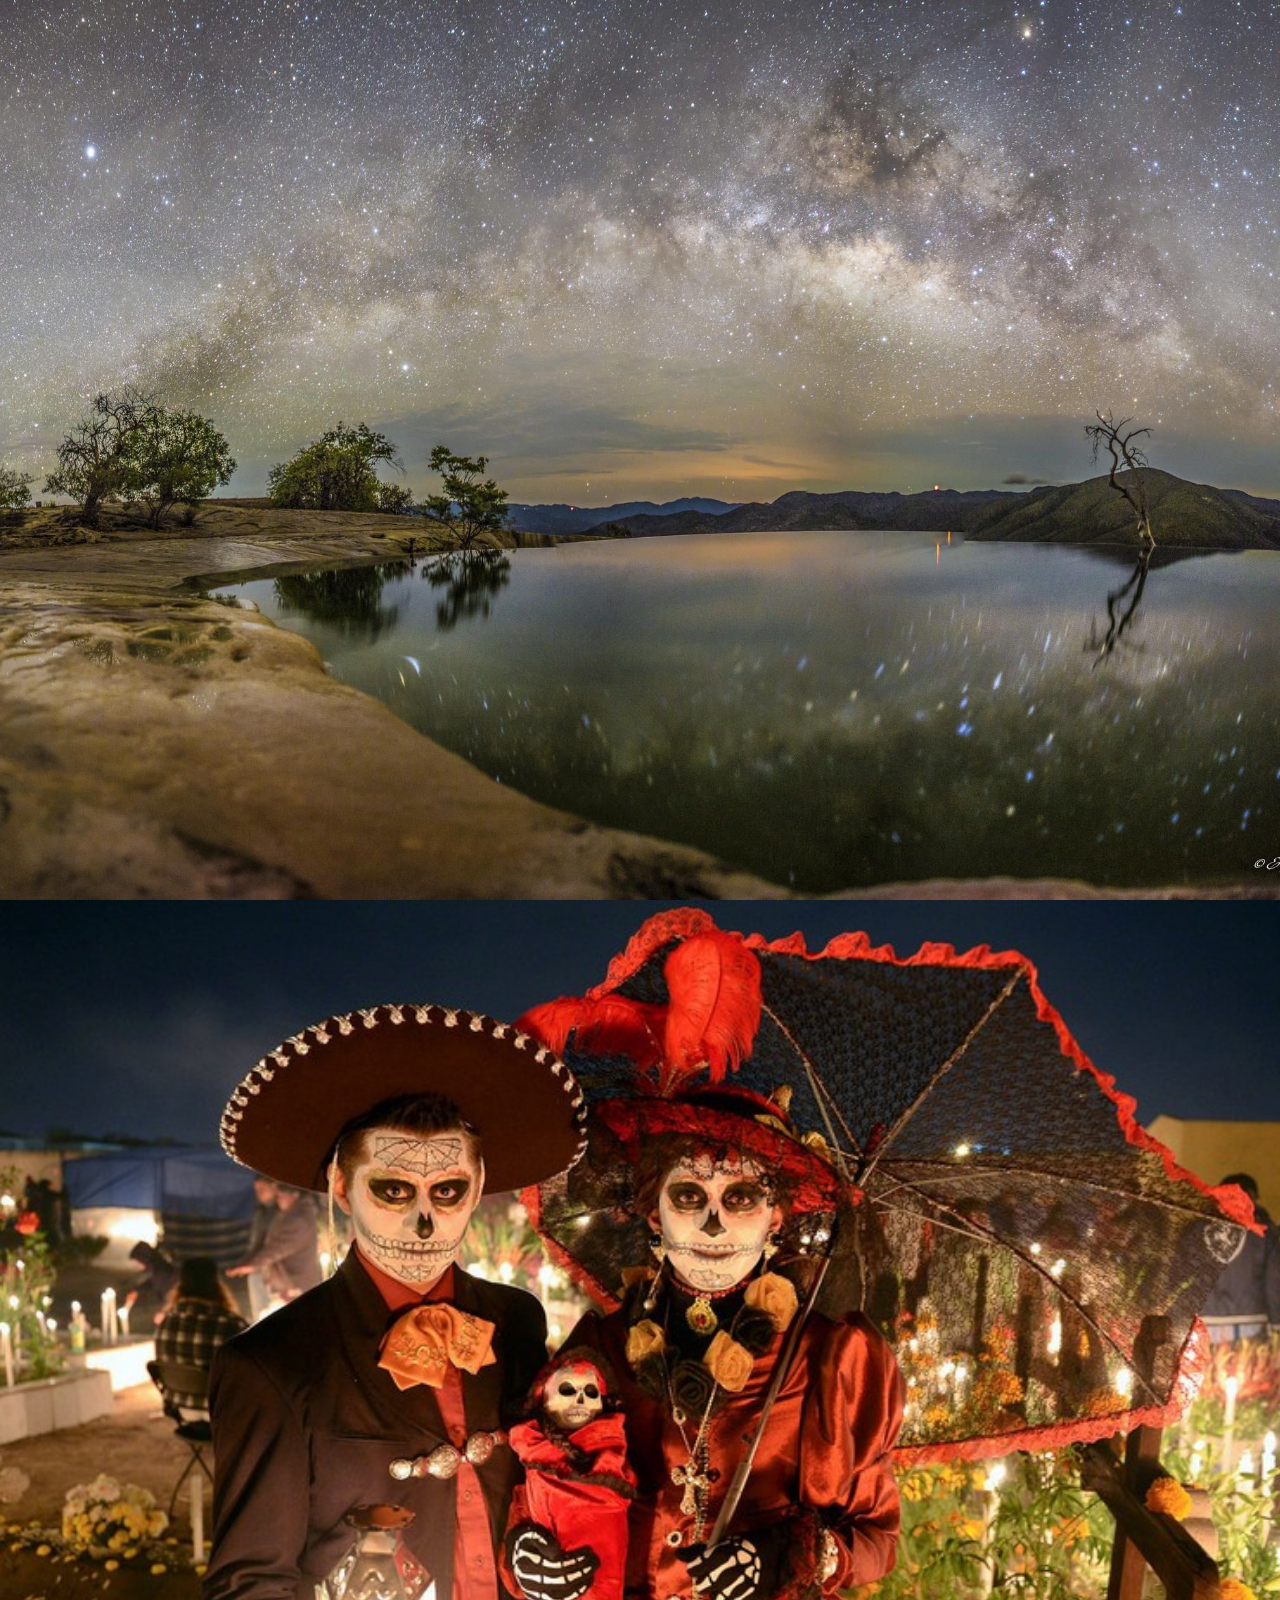
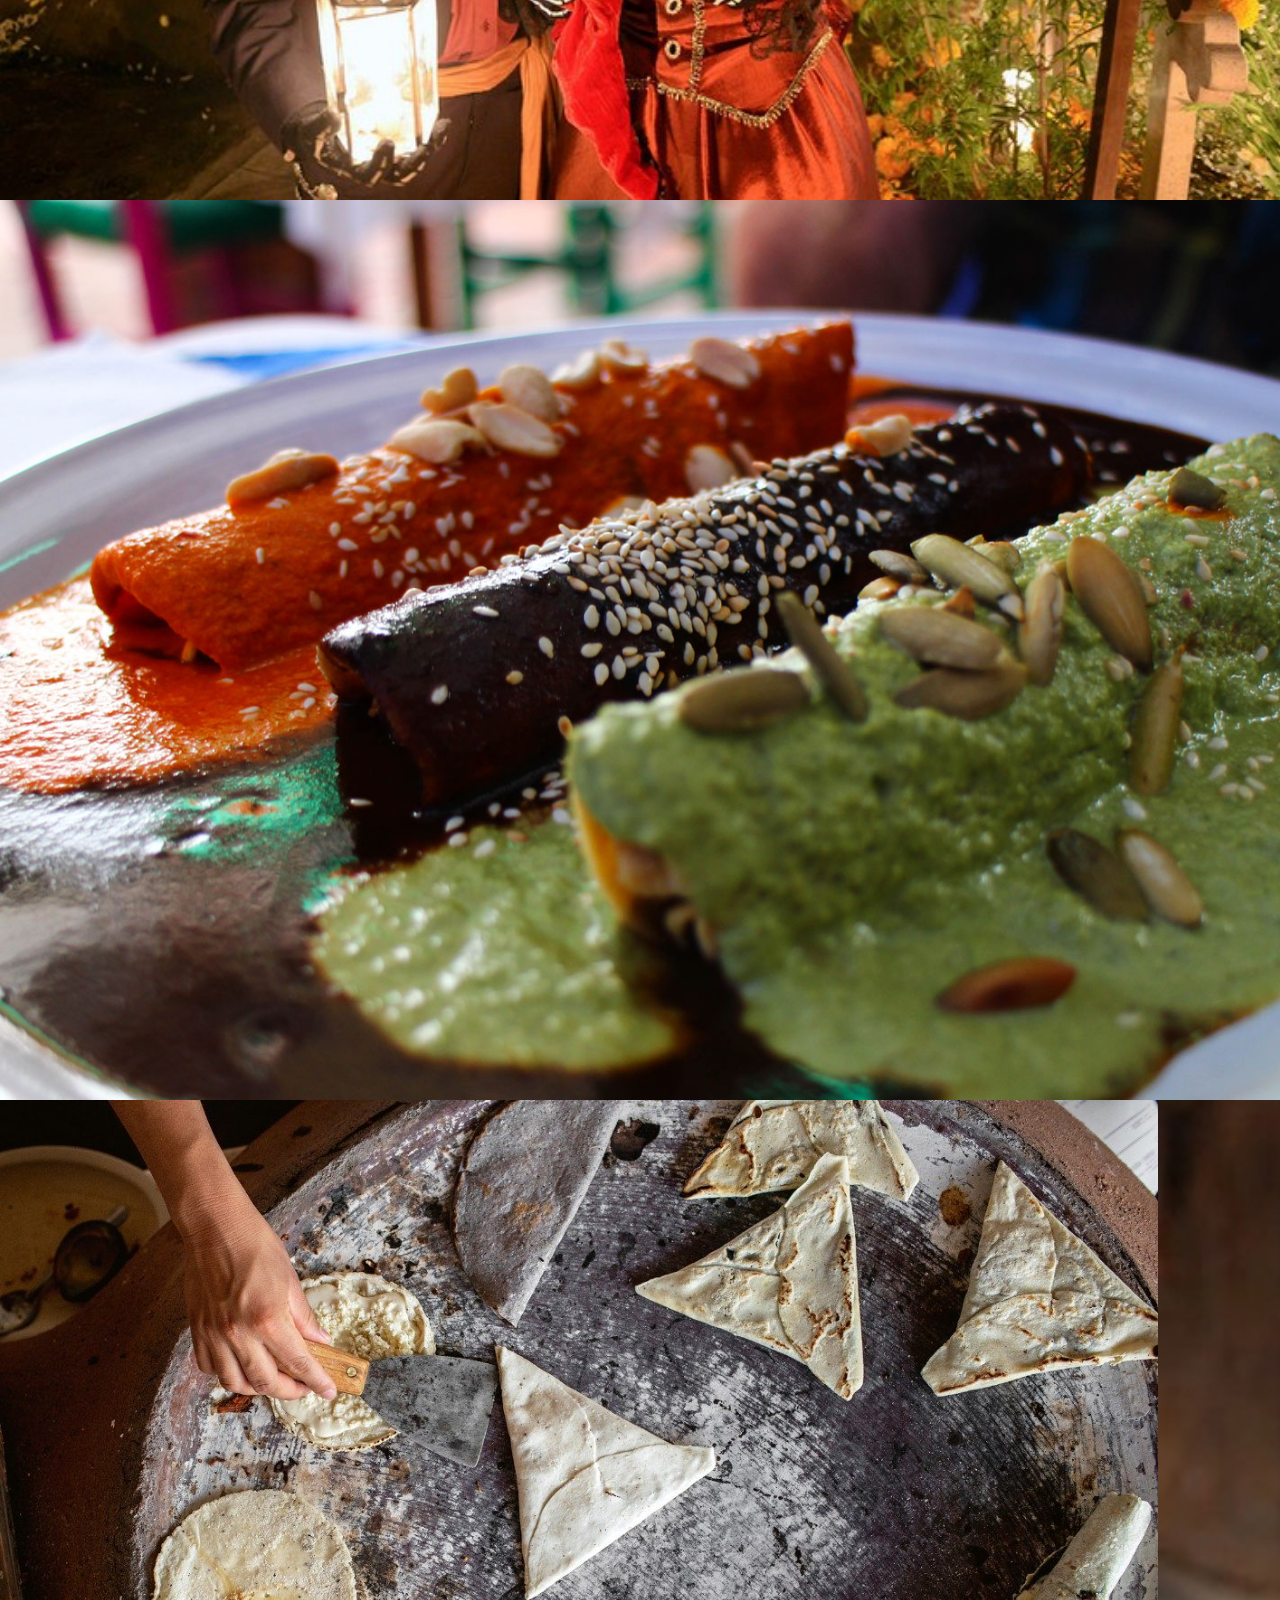
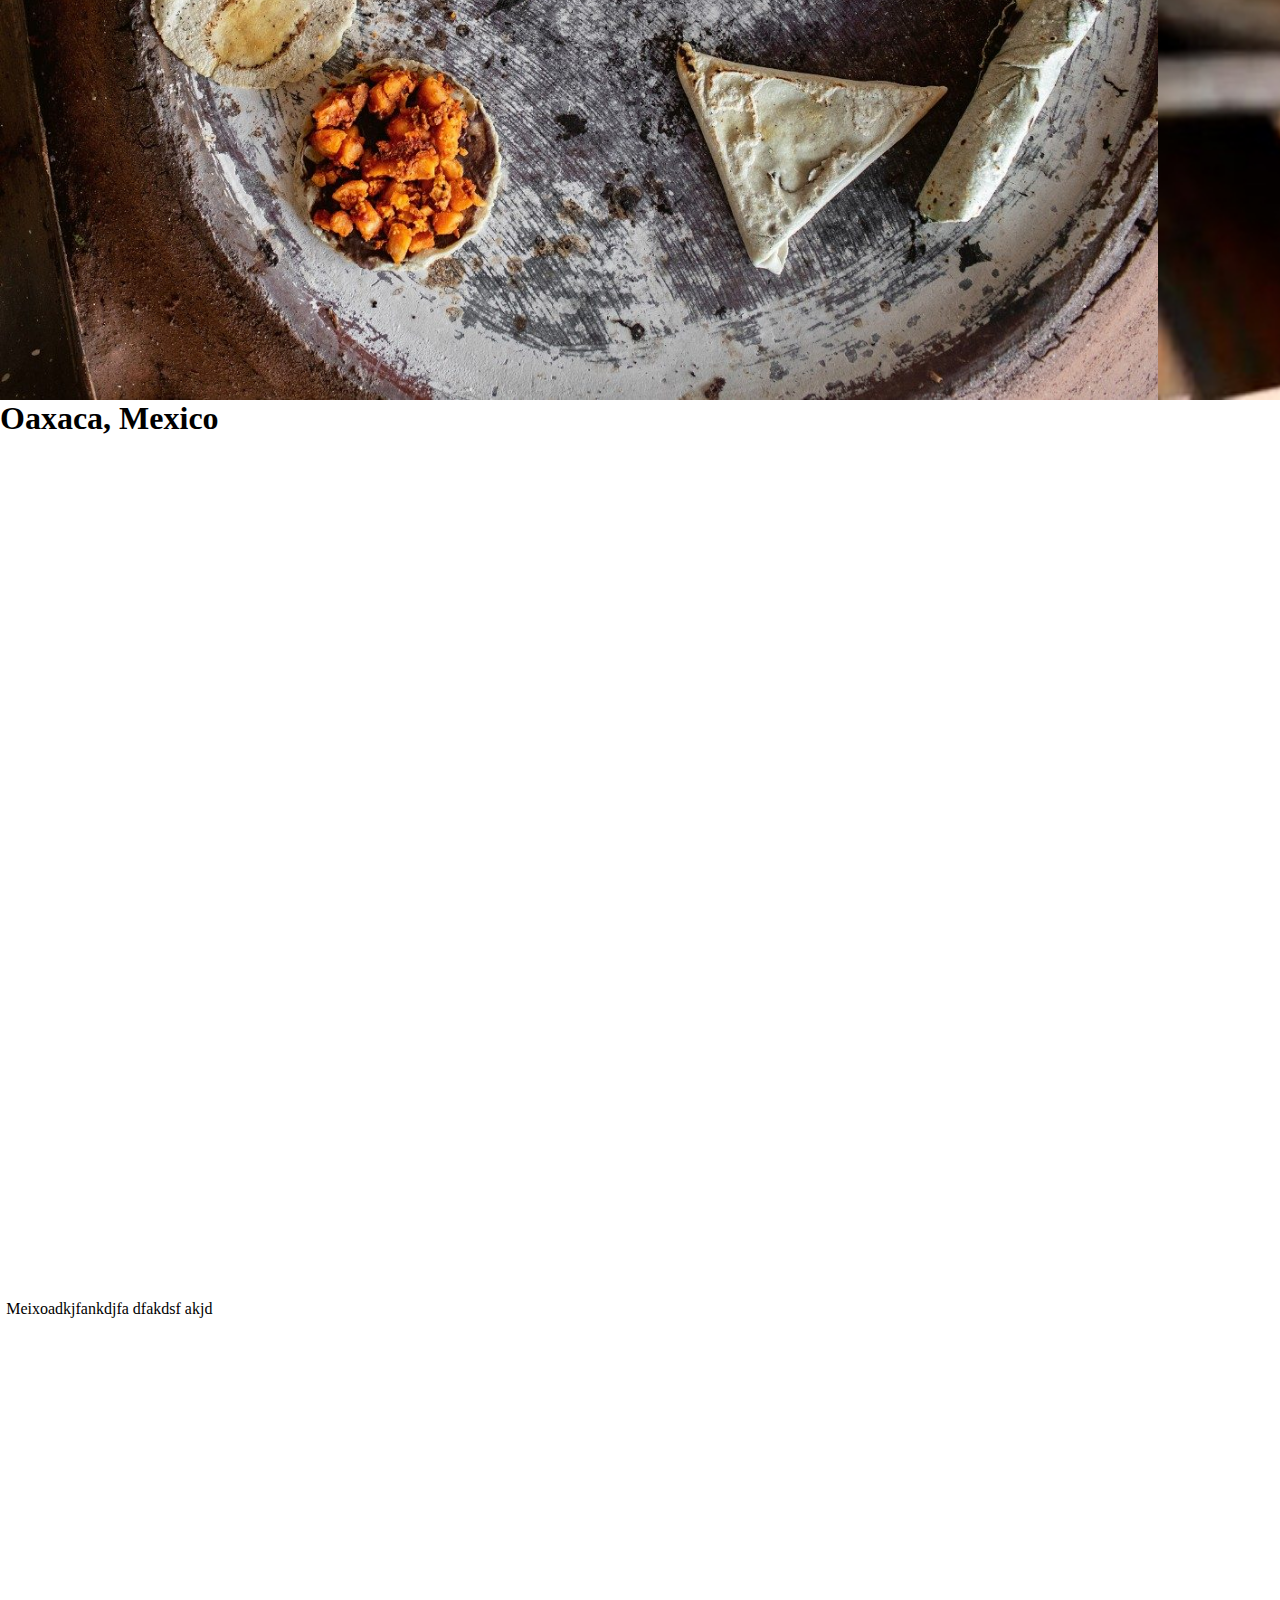
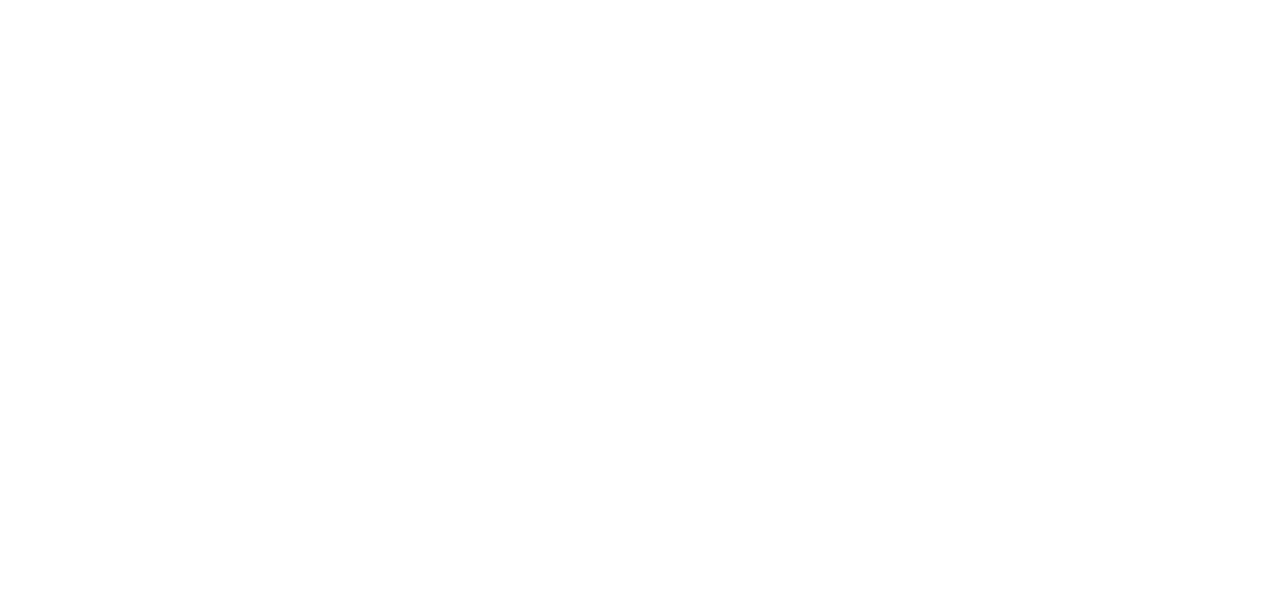
==== index.html @ 2103c2f2 "Initial commit" ====
<!DOCTYPE html>
<html>
  <head>
    <meta charset="utf-8">
 
    
    <link href="style.css" rel="stylesheet" type="text/css" />
    <meta name="viewport" content="width=device-width, initial-scale=1.0">
    <title>Oaxaca</title>
    <link href="styles.css" rel="stylesheet" >

    </head>

    

  <body>
    <div class="img-container">
     </div>

    
  

    <main class="see1">
      <div class="left">
        <img src="images/seemain.jpg">
      </div>
        <div class="right">
          <img src="images/touchmain.jpg">
        </div>
    </main>
    
    <main class="hero2">
      <div class="smell">
        <img src="images/food.jpeg">
      </div>
        <div class="listen">
          <img src="images/dance.jpg">
        </div>
    </main>

    <main class="hero3">
      <div class="taste">
        <img src="images/tastepic.jpeg">
      </div>
        <div class="taste">
          <img src="images/mezcal.jpeg">
        </div>
    </main>

<main class="home-text">
      <div class="intro pp">
        <h1>Oaxaca, Mexico </h1>
        <p>
          Meixoadkjfankdjfa dfakdsf akjd
        </p>
      </div>
    </main>
  

   </body>
   </html>
---- styles.css ----
* {
  margin: 0;
  height: 100%;
}

body {
    width: 100%;
  }
  

.img-container {
   
    background-image: url(/images/hero.jpeg);
    width: 100%;
    background-position: center;
    background-repeat: no-repeat;
    background-size: cover;
    position: relative;
  }
  





  .hero-text {
    text-align: center;
    position: absolute;
    top: 50%;
    left: 50%;
    transform: translate(-50%, -50%);
    color: white;
  }
  
  
.nav {
    left: 50px;
    top: 10px;
    position: absolute;
    width: 100px;
   
  
  }
  
  .nav ul { 
    font-size: 20pt;
      display: flex;
      justify-content: flex-end;
    list-style-type: none;
    
  }

  .nav li { 
    padding: 60px 60px; 
   
    }

  .nav a { 
    color: black;  text-decoration: none;
  }

  .nav a:hover { 
    color: white; 
  }

 .left .right {
   margin-left: 100px;
 }
  .see1 { 
    
    display: flex;
    width: 1080px;
    margin: none;
    

    }

  .hero2 { 
    
      display: flex;
      width: 100%;
      margin: none;
  
      }

  .hero3 { 
    
        display: flex;
        width: flex;
        margin: none;
    
        }


 .home-text {
  text-align: center;
  position: absolute;

  

 }
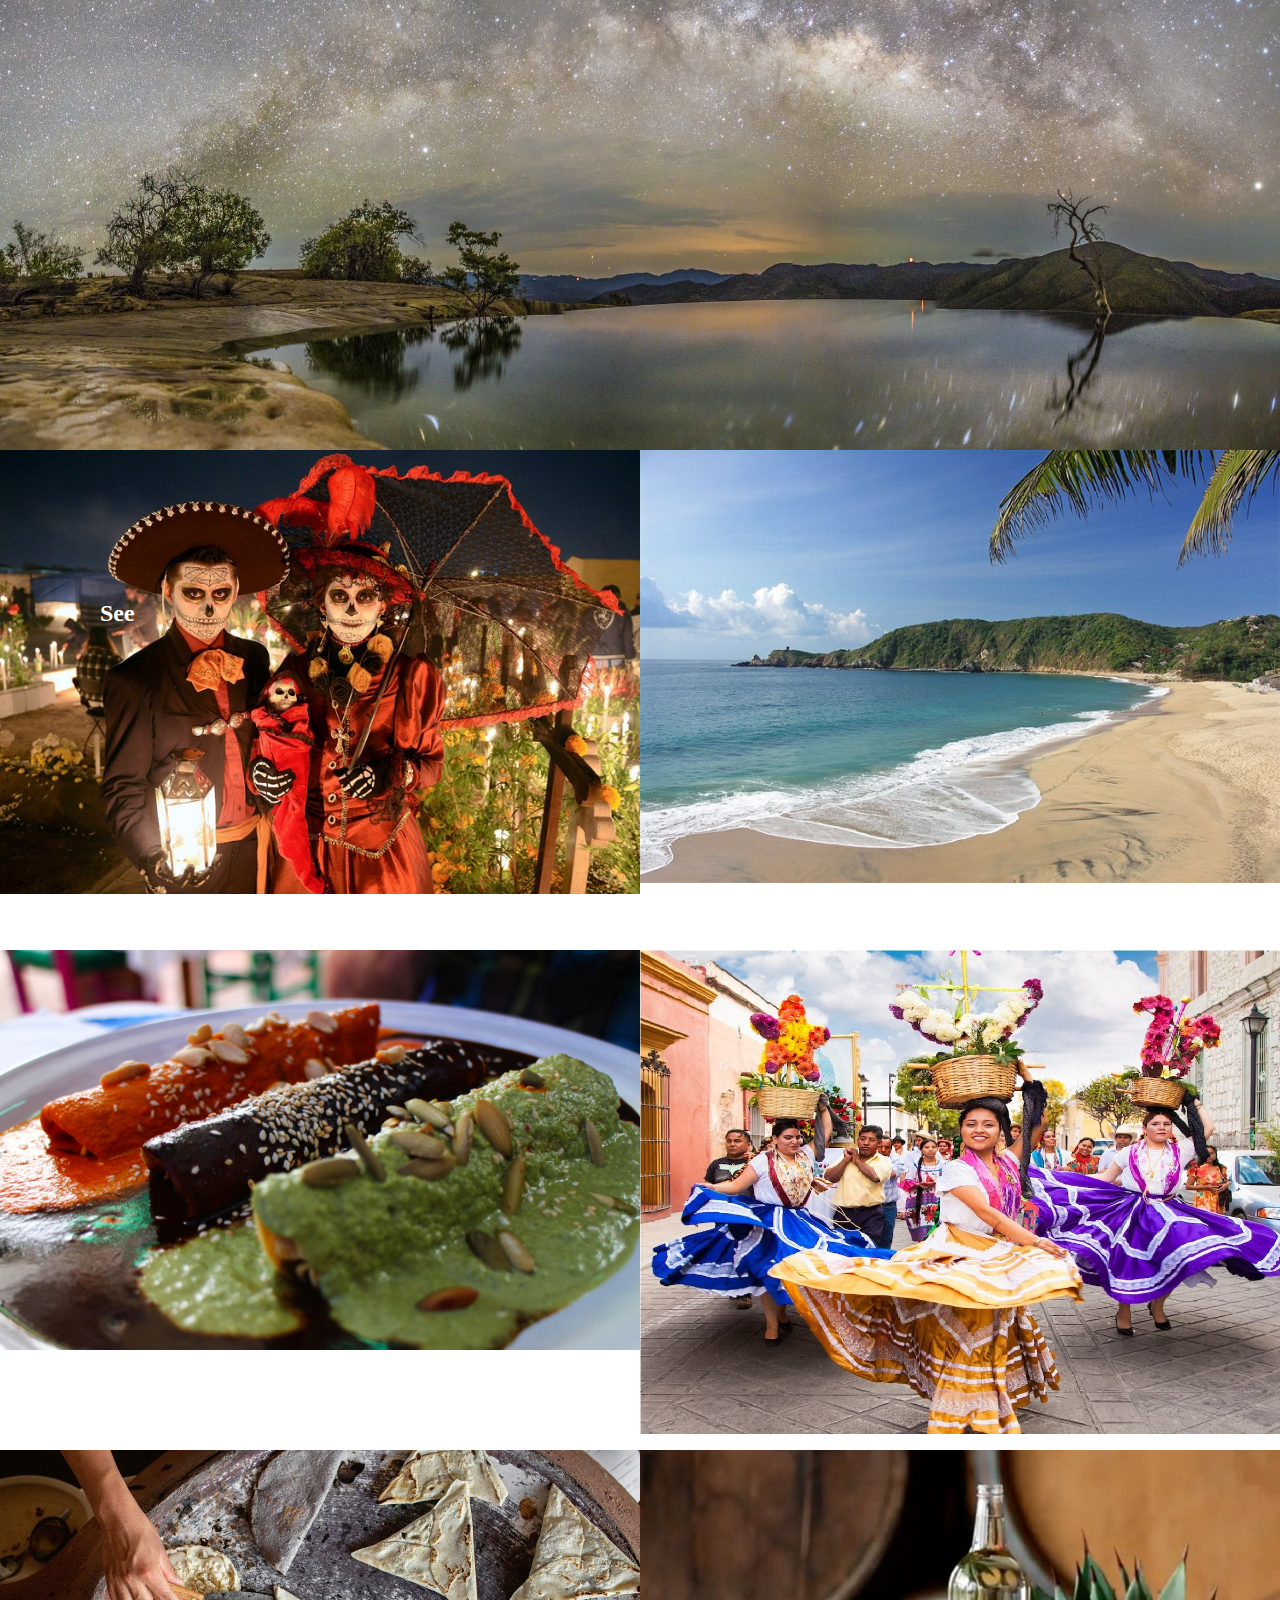
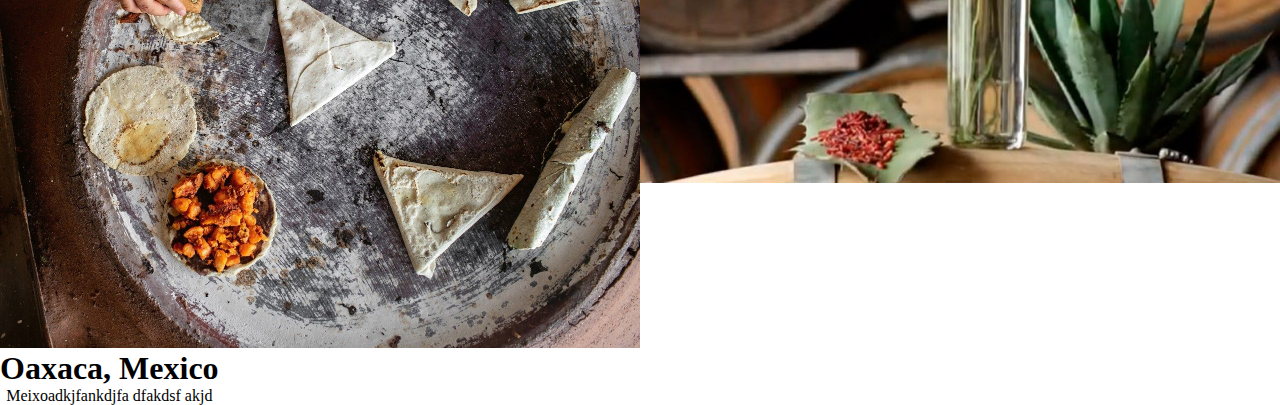
==== commit e4f0b22f: "homepage layout work" ====
--- a/index.html
+++ b/index.html
@@ -1,61 +1,53 @@
 <!DOCTYPE html>
 <html>
   <head>
-    <meta charset="utf-8">
- 
-    
-    <link href="style.css" rel="stylesheet" type="text/css" />
-    <meta name="viewport" content="width=device-width, initial-scale=1.0">
+    <meta charset="utf-8" />
+    <meta name="viewport" content="width=device-width, initial-scale=1.0" />
     <title>Oaxaca</title>
-    <link href="styles.css" rel="stylesheet" >
-
-    </head>
-
-    
+    <link href="styles.css" rel="stylesheet" />
+  </head>
 
   <body>
-    <div class="img-container">
-     </div>
-
-    
-  
+    <div class="img-container plax parallax-window" data-parallax="scroll"></div>
 
     <main class="see1">
       <div class="left">
-        <img src="images/seemain.jpg">
+        <img src="images/seemain.jpg" />
+        <h2 class="seetxt">See</h2>
       </div>
-        <div class="right">
-          <img src="images/touchmain.jpg">
-        </div>
-    </main>
-    
-    <main class="hero2">
-      <div class="smell">
-        <img src="images/food.jpeg">
+      <div class="right">
+        <img src="images/touchmain.jpg" />
       </div>
-        <div class="listen">
-          <img src="images/dance.jpg">
-        </div>
     </main>
 
-    <main class="hero3">
-      <div class="taste">
-        <img src="images/tastepic.jpeg">
+    <main class="see1">
+      <div class="left">
+        <img src="images/food.jpeg" />
       </div>
-        <div class="taste">
-          <img src="images/mezcal.jpeg">
-        </div>
+      <div class="right">
+        <img src="images/dance.jpg" />
+      </div>
     </main>
 
-<main class="home-text">
-      <div class="intro pp">
-        <h1>Oaxaca, Mexico </h1>
-        <p>
-          Meixoadkjfankdjfa dfakdsf akjd
-        </p>
+    <main class="see1">
+      <div class="left">
+        <img src="images/tastepic.jpeg" />
+      </div>
+      <div class="right">
+        <img src="images/mezcal.jpeg" />
       </div>
     </main>
-  
 
-   </body>
-   </html>+    <main class="home-text">
+      <div class="intro pp">
+        <h1>Oaxaca, Mexico</h1>
+        <p>Meixoadkjfankdjfa dfakdsf akjd</p>
+      </div>
+    </main>
+    <script src="https://ajax.googleapis.com/ajax/libs/jquery/1.11.0/jquery.min.js"></script>
+    <script src="parallax.js"></script>
+    <script>
+      $(".parallax-window").parallax({ imageSrc: "images/hero.jpeg" })
+    </script>
+  </body>
+</html>
--- a/styles.css
+++ b/styles.css
@@ -1,102 +1,105 @@
 * {
   margin: 0;
-  height: 100%;
 }
 
 body {
-    width: 100%;
-  }
-  
-
+  width: 100%;
+}
+.plax {
+  min-height: 450px;
+  background: transparent;
+}
 .img-container {
-   
-    background-image: url(/images/hero.jpeg);
-    width: 100%;
+  /* background-image: url(/images/hero.jpeg); */
+  /* width: 100%;
     background-position: center;
     background-repeat: no-repeat;
     background-size: cover;
-    position: relative;
-  }
-  
+    position: relative; */
+}
 
-
-
-
-
-  .hero-text {
-    text-align: center;
-    position: absolute;
-    top: 50%;
-    left: 50%;
-    transform: translate(-50%, -50%);
-    color: white;
-  }
-  
-  
-.nav {
-    left: 50px;
-    top: 10px;
-    position: absolute;
-    width: 100px;
-   
-  
-  }
-  
-  .nav ul { 
-    font-size: 20pt;
-      display: flex;
-      justify-content: flex-end;
-    list-style-type: none;
-    
-  }
-
-  .nav li { 
-    padding: 60px 60px; 
-   
-    }
-
-  .nav a { 
-    color: black;  text-decoration: none;
-  }
-
-  .nav a:hover { 
-    color: white; 
-  }
-
- .left .right {
-   margin-left: 100px;
- }
-  .see1 { 
-    
-    display: flex;
-    width: 1080px;
-    margin: none;
-    
-
-    }
-
-  .hero2 { 
-    
-      display: flex;
-      width: 100%;
-      margin: none;
-  
-      }
-
-  .hero3 { 
-    
-        display: flex;
-        width: flex;
-        margin: none;
-    
-        }
-
-
- .home-text {
+.hero-text {
   text-align: center;
   position: absolute;
+  top: 50%;
+  left: 50%;
+  transform: translate(-50%, -50%);
+  color: white;
+}
 
-  
+.nav {
+  left: 50px;
+  top: 10px;
+  position: absolute;
+  width: 100px;
+}
 
- }
-  
+.nav ul {
+  font-size: 20pt;
+  display: flex;
+  justify-content: flex-end;
+  list-style-type: none;
+}
+
+.nav li {
+  padding: 60px 60px;
+}
+
+.nav a {
+  color: black;
+  text-decoration: none;
+}
+
+.nav a:hover {
+  color: white;
+}
+.see1 img {
+  width: 100%;
+}
+.see1 {
+  display: flex;
+  margin: none;
+  height: 500px;
+  overflow: hidden;
+}
+.see1 .left {
+  width: 50%;
+  z-index: 2;
+  position: relative;
+}
+.see1 .right {
+  width: 50%;
+  z-index: 1;
+  position: relative;
+}
+.seetxt {
+  position: absolute;
+  top: 150px;
+  left: 100px;
+  color: white;
+}
+.see1 .right img {
+}
+.touchtxt {
+  position: absolute;
+  top: 150px;
+  left: 100px;
+  color: white;
+}
+
+.hero2 {
+  display: flex;
+  width: 100%;
+  margin: none;
+}
+
+.hero3 {
+  display: flex;
+  width: flex;
+  margin: none;
+}
+
+.home-text {
+  text-align: center;
+  position: absolute;
+}
